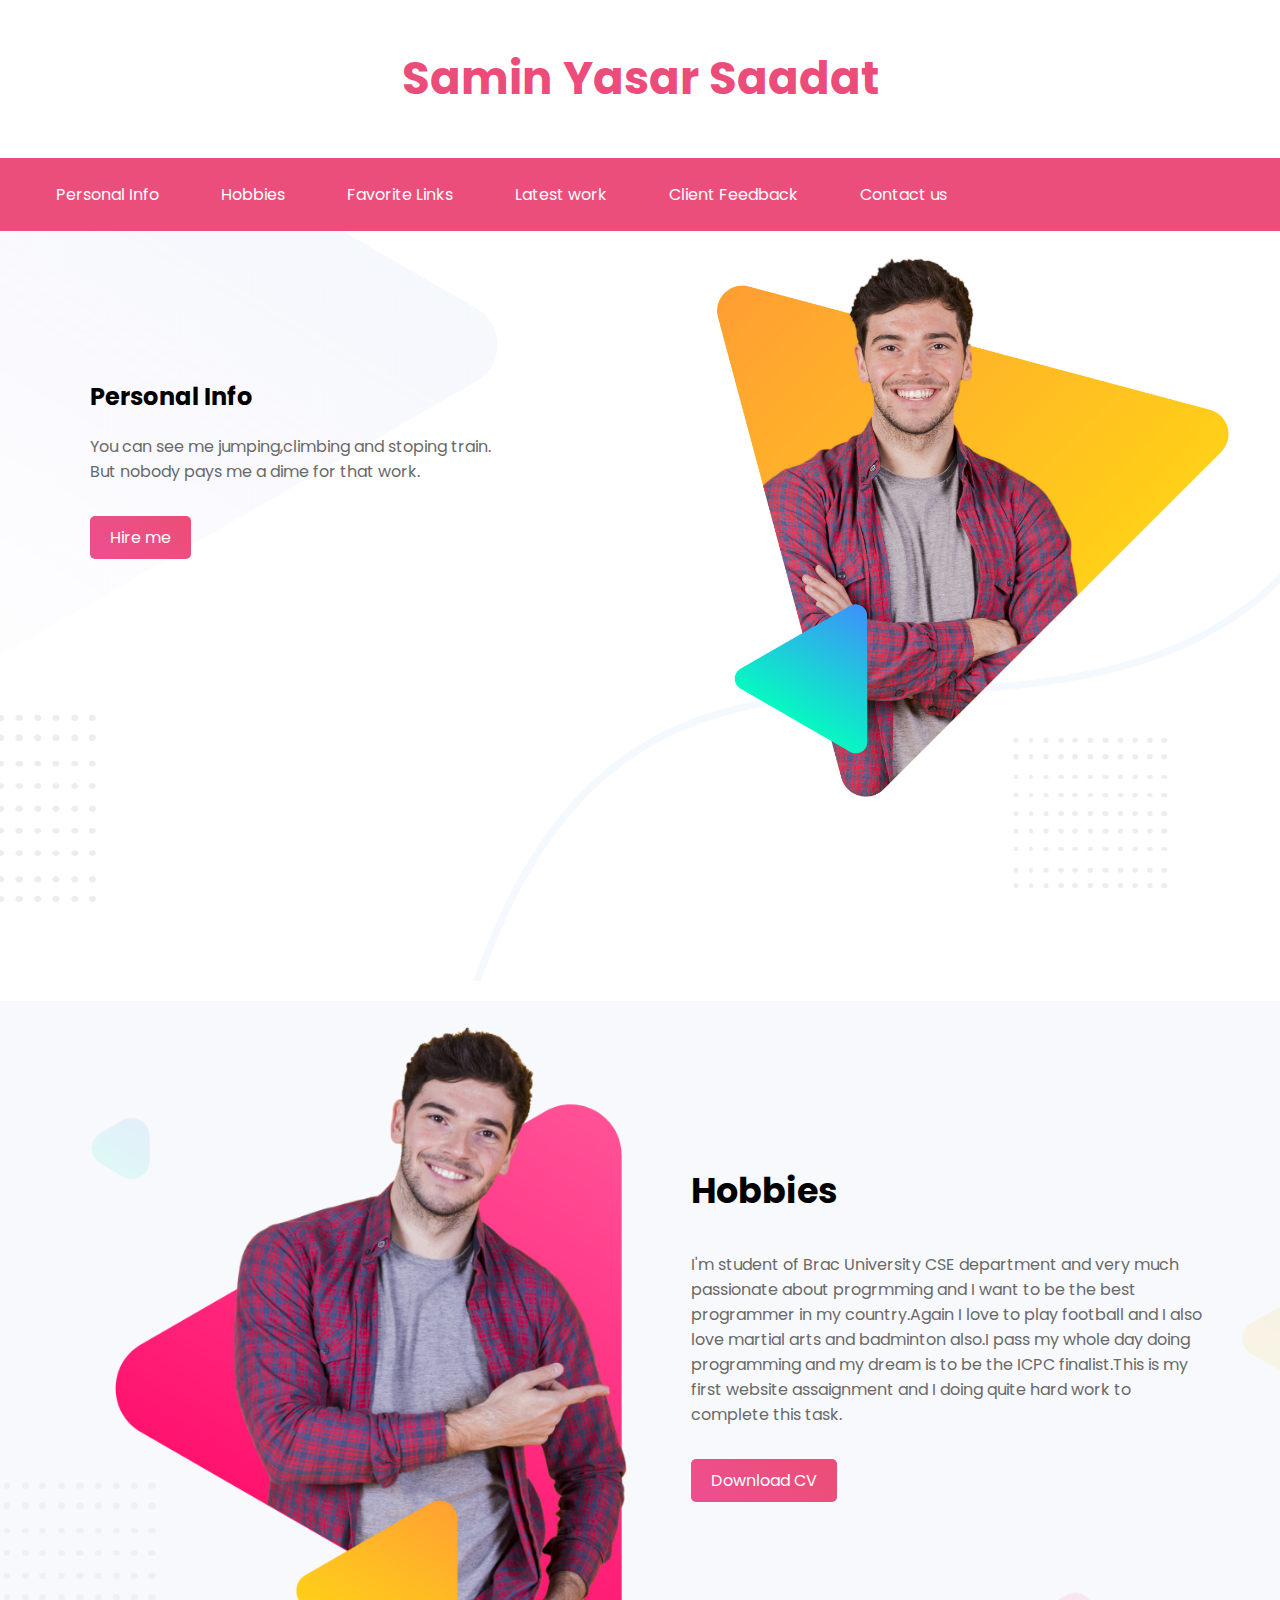
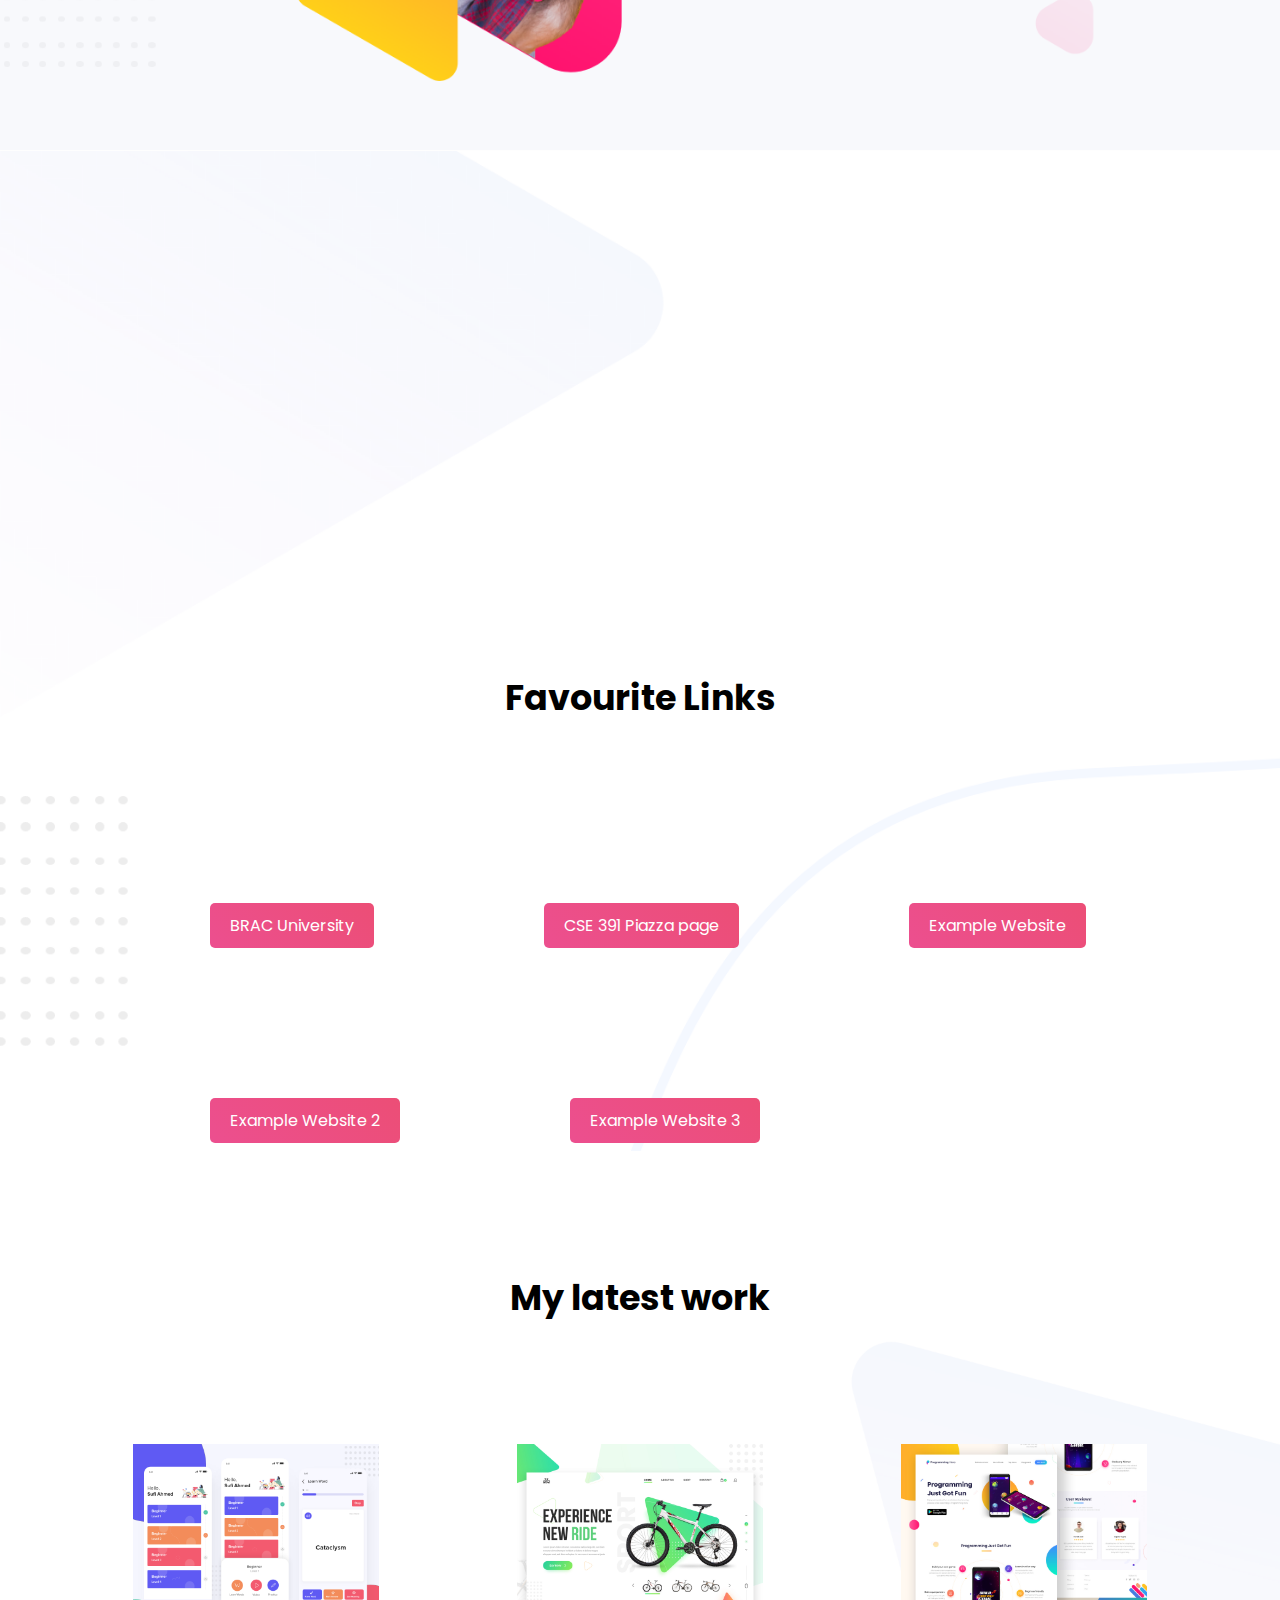
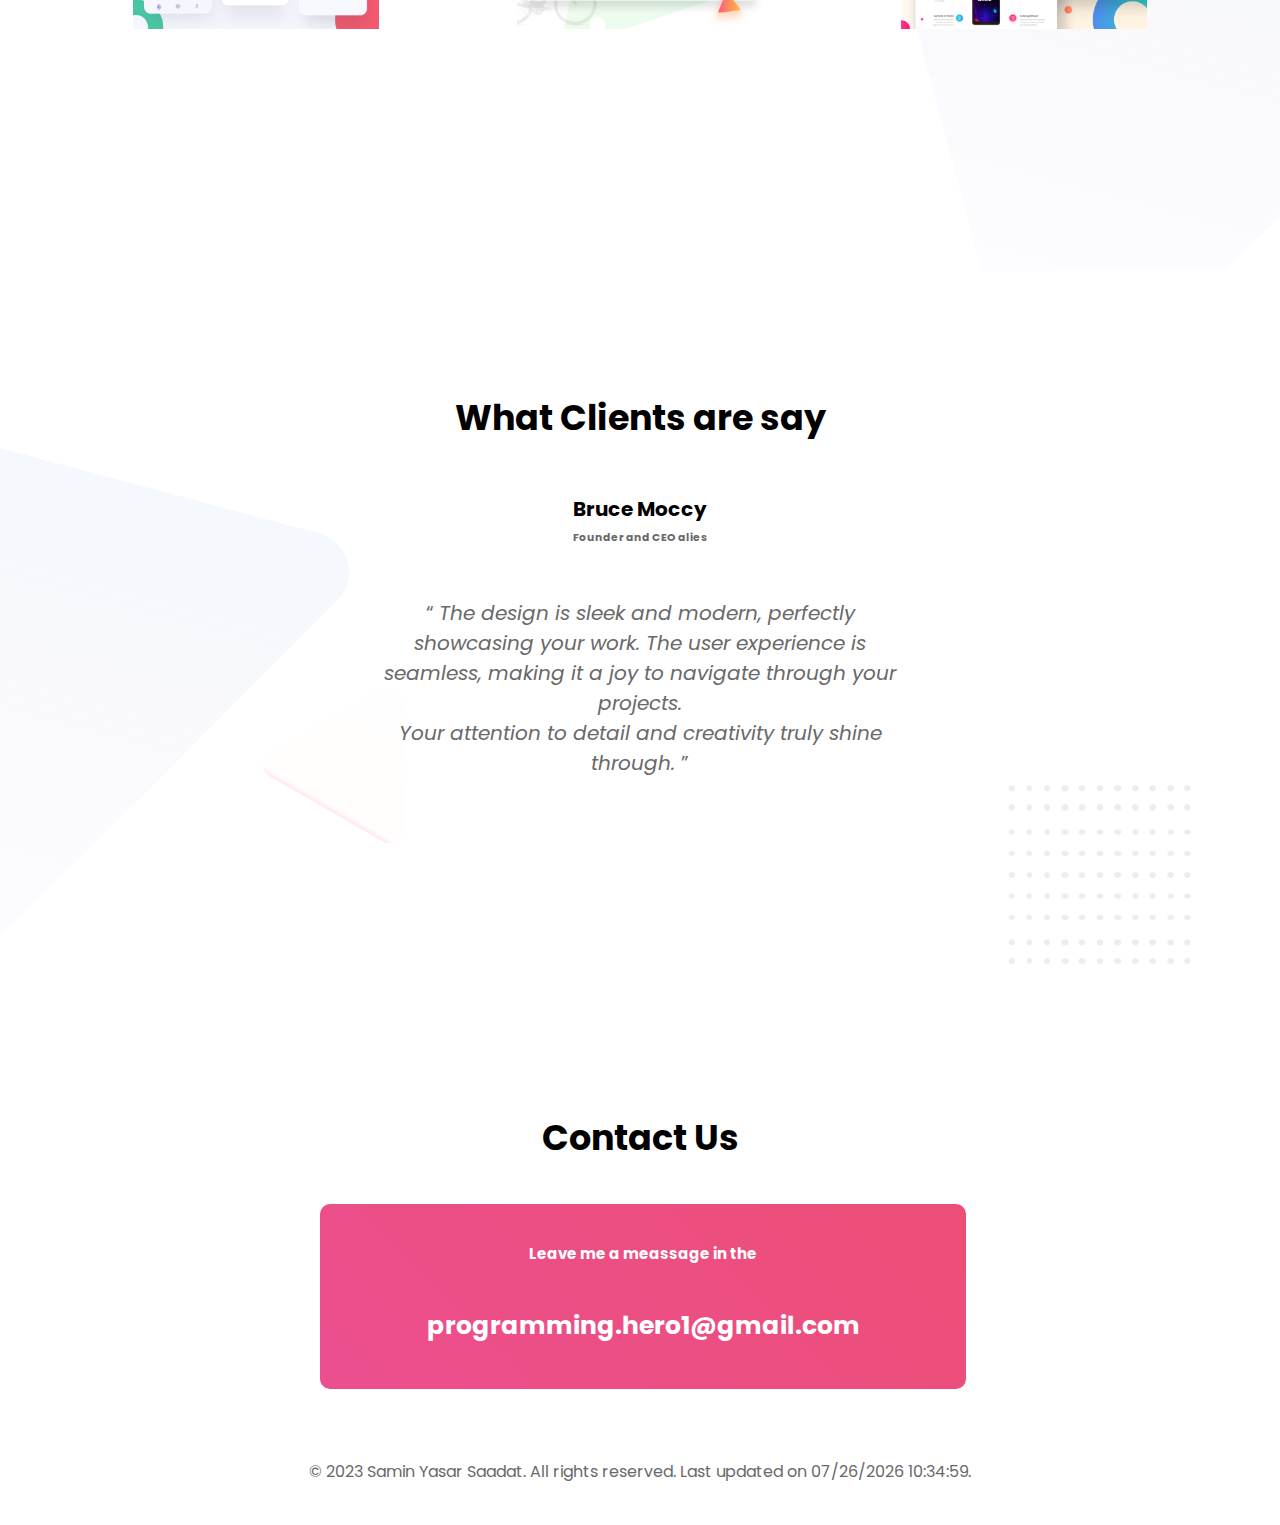
==== index.html @ f8263439 "almost done" ====
<!DOCTYPE html>
<html lang="en">
<head>
    <meta charset="UTF-8">
    <meta name="viewport" content="width=device-width, initial-scale=1.0">
    <title>Personal Website</title>
    <link href="https://fonts.googleapis.com/css2?family=Poppins&display=swap" rel="stylesheet">
    <link rel="stylesheet" href="style.css">
</head>

<body>
    <header>
        <h1 class="my-name">Samin Yasar Saadat</h1>
    </header>

    <nav>
        <ul>
            <li><a href="#personal">Personal Info</a></li>
            <li><a href="#hobbies">Hobbies</a></li>
            <li><a href="#links">Favorite Links</a></li>
            <li><a href="#latest-work-section">Latest work</a></li>
            <li><a href="#client-feedback">Client Feedback</a></li>
            <li><a href="#email">Contact us</a></li>
        </ul>
    </nav>

    <section id="personal">
        <div  class="half-width paragraph">
            <h2>Personal Info</h2>
            <p>You can see me jumping,climbing and stoping train.<br> But nobody pays me a dime for that work.</p>
            <a target="_blank" class="link-button" href="https://www.linkedin.com/in/md-samin-yasar-saadat-7188471aa/">Hire me</a>
        </div>
        <div class="half-width">
            <img src="images/peter.png" alt="">
        </div>
    </section>
    
    <section id="hobbies">
        <div class="half-width">
            <img src="images/peter_dream.png" alt="">
        </div>
        <div class="half-width paragraph">
            <h3 class="hello">Hobbies</h3>
            <p>I'm student of Brac University CSE department and very much passionate about progrmming and I want to be the best programmer in my country.Again I love to play football and I also love martial arts and badminton also.I pass my whole day doing programming and my dream is to be the ICPC finalist.This is my first website assaignment and I doing quite hard work to complete this task.</p>
            <a target="_blank" class="link-button" href="https://drive.google.com/file/d/1WLzL6EAuJ2V_klbwYuGYytjUeShp7ZyV/view?usp=sharing">Download CV</a>
        </div>
    </section>

    <section id="links">
        <div>
            <h2 class="client">Favourite Links</h2>
            <ul>
                <li><a href="https://www.bracu.ac.bd/">BRAC University</a></li>
                <li><a href="https://piazza.com/">CSE 391 Piazza page</a></li>
                <li><a href="https://www.example.com/">Example Website</a></li>
                <li><a href="https://www.example2.com/">Example Website 2</a></li>
                <li><a href="https://www.example3.com/">Example Website 3</a></li>
            </ul>
        </div>

    </section>
    
    <section id="latest-work-section">
         <div>
            <h3 id="latest-work">My latest work</h3>
        </div>
        <div class="latest-work-pic">
            <img src="images/latest-work/work-1.png" alt="" style="width: 100%;">
        </div>
        <div class="latest-work-pic">
            <img src="images/latest-work/work-2.jpg" alt="" style="width: 100%;">
        </div>
        <div class="latest-work-pic">
            <img src="images/latest-work/work-3.jpg" alt="" style="width: 100%;">
        </div>    
    </section> 

    <Section id="client-feedback">
        <div>
            <h3 class="client">What Clients are say</h3>
            <h5 class="bruce">Bruce Moccy</h5>
            <h6 class="ceo">Founder and CEO alies</h6>
            <p class="demo-text"><q> <i> The design is sleek and modern, perfectly showcasing your work. The user experience is seamless, making it a joy to navigate through your projects.<br> Your attention to detail and creativity truly shine through. </q></p></i>
        </div>
    </Section>

    <section >
        <div>
            <h3 class="client">Contact Us</h3>
        </div>
        <div  id="email">
            <a target="_blank" href="https://www.programming-hero.com/">
                <h6>Leave me a meassage in the</h6>
                <h5>programming.hero1@gmail.com</h5>
            </a>
        </div> 
    </section>
    
    <footer>
        <p>&copy; 2023 Samin Yasar Saadat. All rights reserved. Last updated on <span id="lastModified"></span>.</p>
    </footer>

    <script src="script.js"></script>


</body>
</html>
---- style.css ----
body{
    font-family: 'Poppins', sans-serif;
    margin:0px;
}
.my-name{
    text-align: center;
    color:#EC4C7A;
    font-size:45px;
    font-weight: 700;
    margin: 45px;
}
nav ul {
    list-style-type: none;
    margin: 0;
    padding: 10PX;
    background-color: #ec4e7b;
    overflow: hidden;
}
nav ul li {
    float: left;
    margin-left: 30px;
}
nav ul li a {
    display: block;
    color: #fff;
    text-align: center;
    padding: 14px 16px;
    text-decoration: none;
}
nav ul li a:hover {
    background-color: #8d0855;
}
p{
    color:dimgray;
    padding-bottom: 25px;
}
.half-width img{
    width:100%;
    
}
.hello{
    font-size:35px;
}
.half-width{
    width:40%;
    float:left;
    margin-left:5%;
    padding-left:2%;
}
.half-width img{
    width:100%;
    padding:5%;
}
.paragraph{
    margin-top:10%;
}
#personal{
    height:600px;
    padding-bottom:150px;
    background-image: url("images/header-bg.png");
    background-repeat:no-repeat;
    background-size: cover;
}
.link-button{
    text-decoration:none;
    color:white;
    padding:10px 20px;
    background-image:linear-gradient(45deg,#EC4F8f,#EC4E76);
    border-radius:5px;
    
}
#hobbies{
    height:600px;
    padding-bottom: 150px;
    margin-top: 20px;
    background-image:url("images/biography-bg.png");
    background-repeat: no-repeat;
    background-size: cover;
    background-position:center;
}
#links div{
    height:600px;
    padding-top:400px;
    background-image: url("images/header-bg.png");
    background-repeat:no-repeat;
    background-size: cover;
}
#links div ul{
    text-align: center;
    list-style-type: none; 
     

}
#links div li{
    float: left;
    margin-left: 170px;
    margin-top: 150px; 
    padding:10px 20px;
    background-image:linear-gradient(45deg,#EC4F8f,#EC4E76);
    border-radius:5px;  
    
}
a:link{
    text-decoration:none;
    color: white;
} 
#latest-work{
    text-align: center;
    font-size:35px;
    margin-top: 120px;
}
.latest-work-pic{
    width:20%;
    float:left;
    padding:5px;
    box-sizing: border-box;
    margin-left:10%;
    margin-top: 80px;
}
#latest-work-section{
    height: 600px;
    margin-top: 70px;
    background-image: url("images/latest-work-bg.png");
    background-size: cover;
    background-repeat: no-repeat;
    background-position: center;
}
.client{
    text-align: center;
    font-size: 35px;
    margin-top: 120px;
}
.bruce{
    text-align: center;
    font-size: 20px;
    margin-top: 50px;
}
.ceo{
    text-align:center;
    color:dimgray;
    position: relative;
    top: 90%;
    transform: translateY(-170%);
    
}
.demo-text{
    text-align: center;
    width: 40%;
    padding-left: 30%;
    columns: #333333;
    font-size: 20px;
}
#email h6{
    text-align:center;
    color:white;
    font-size: 15px;

}
#email h5{
    text-align:center;
    color:white;
    font-size: 25px;
}
#email a{
    text-decoration: none;
}
#email{
    background-image:linear-gradient(45deg,#EC4F8f,#EC4E76);
    border-radius:5px;
    margin:40px;
    width:50%;
    margin-left: 25%;
    padding:3px;
    border-radius: 10px;
}
#client-feedback{
    height: 600px;
    background-image: url("images/footer-bg.png");
    background-size: cover;
    background-repeat: no-repeat;
    background-position: center;
}
footer{
    text-align: center;
    color:dimgray;
    margin-top: 70px;
}
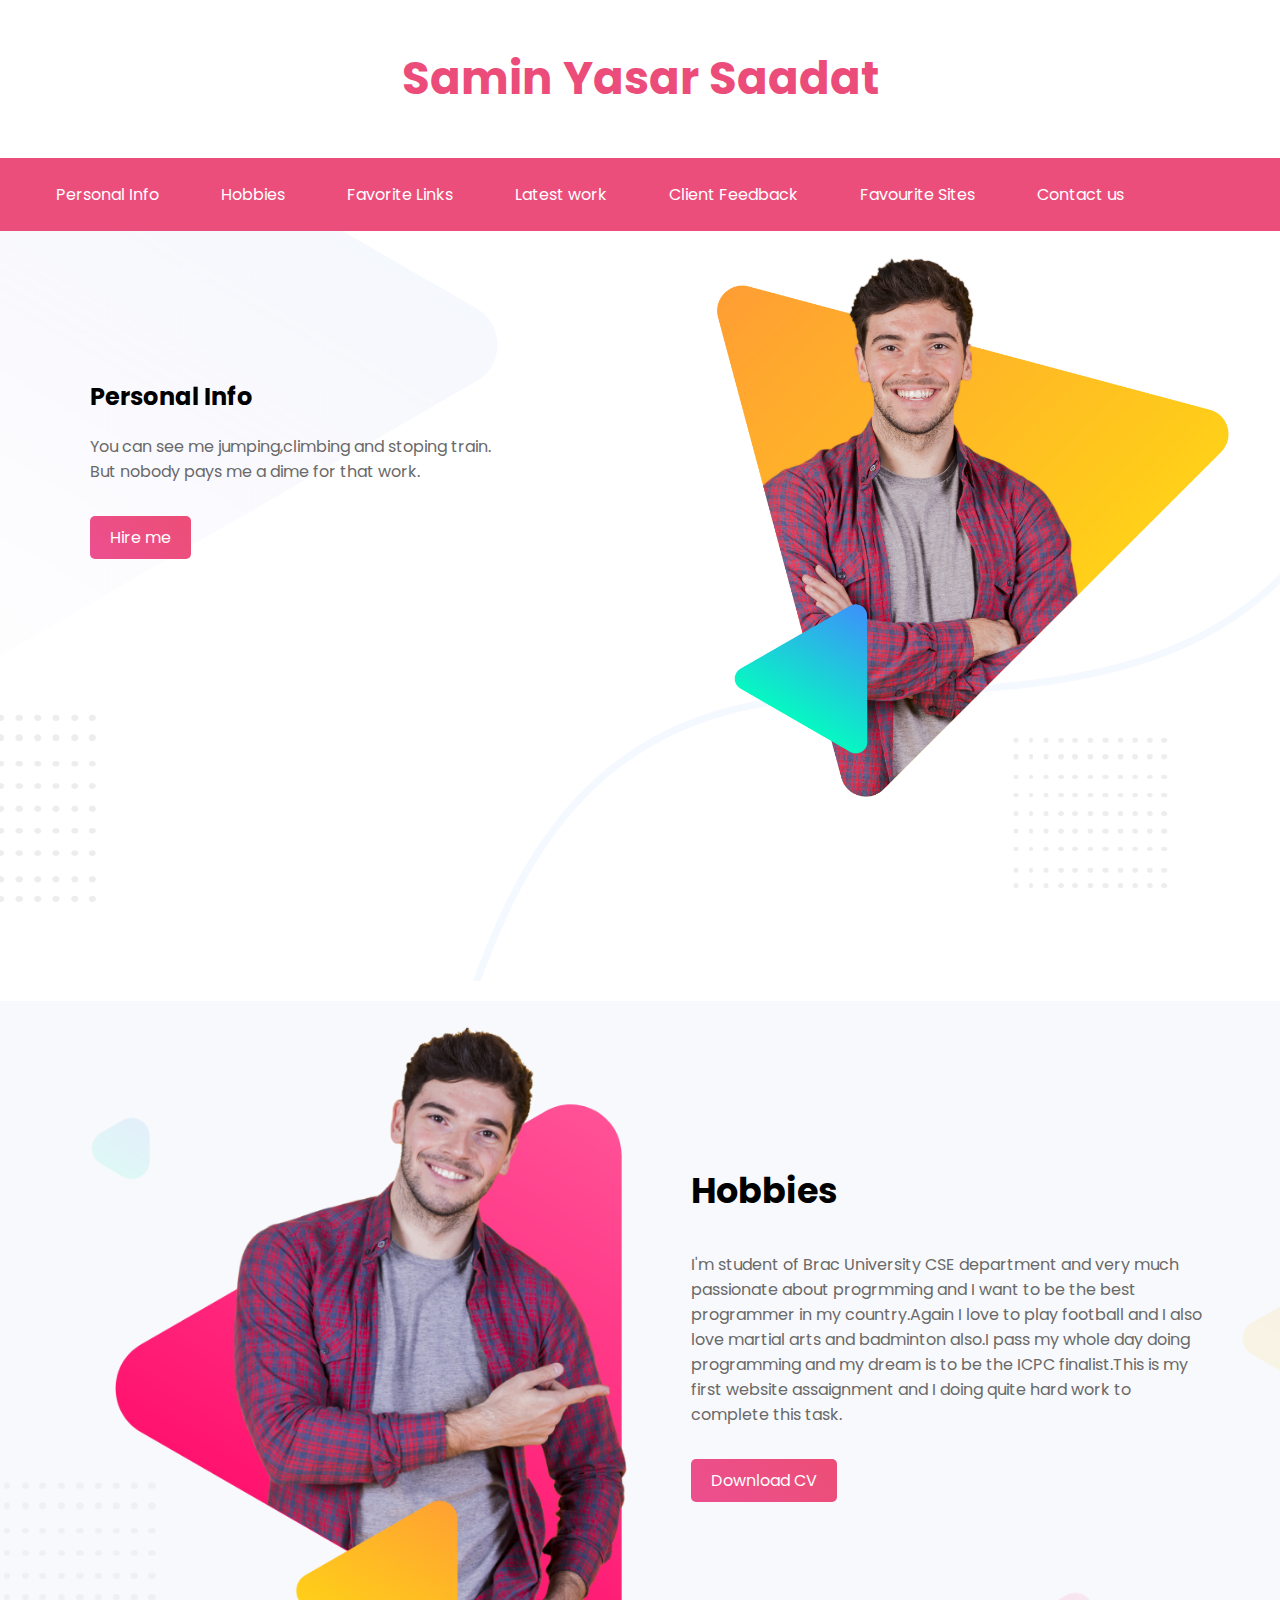
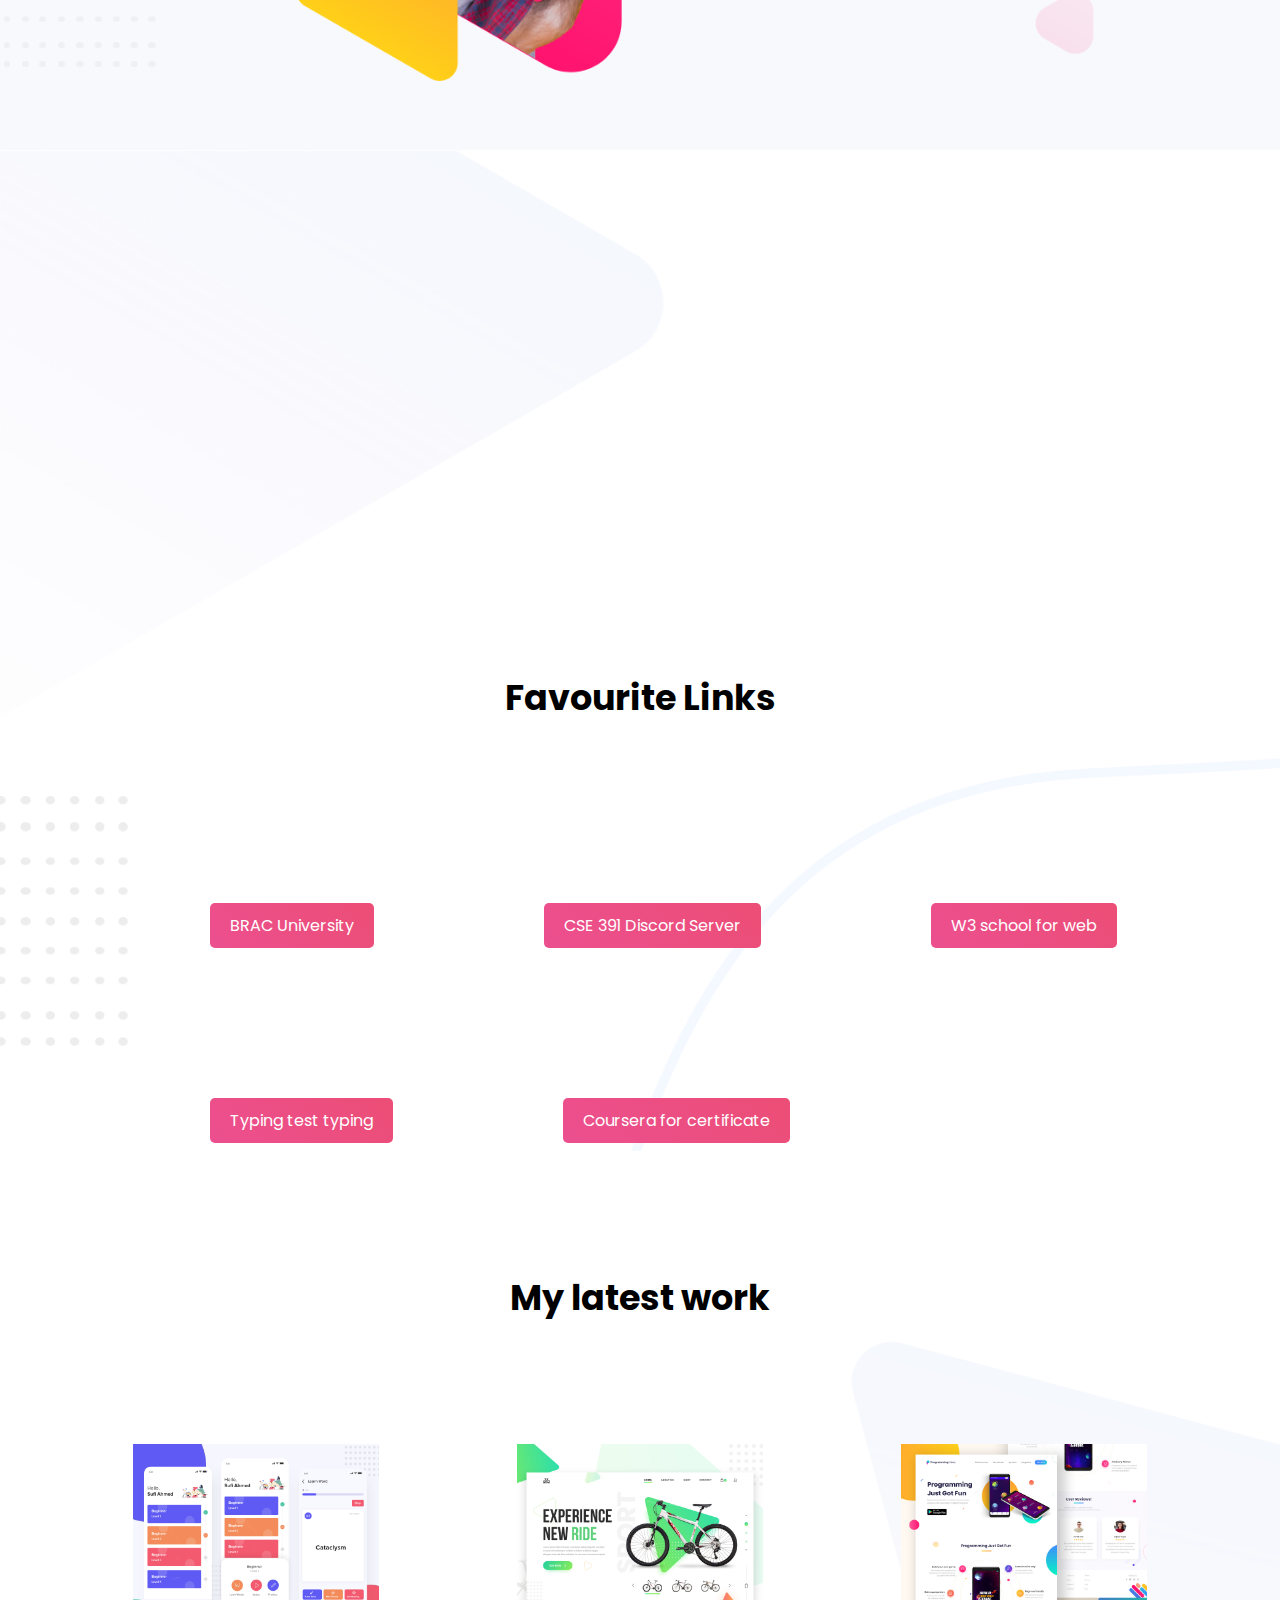
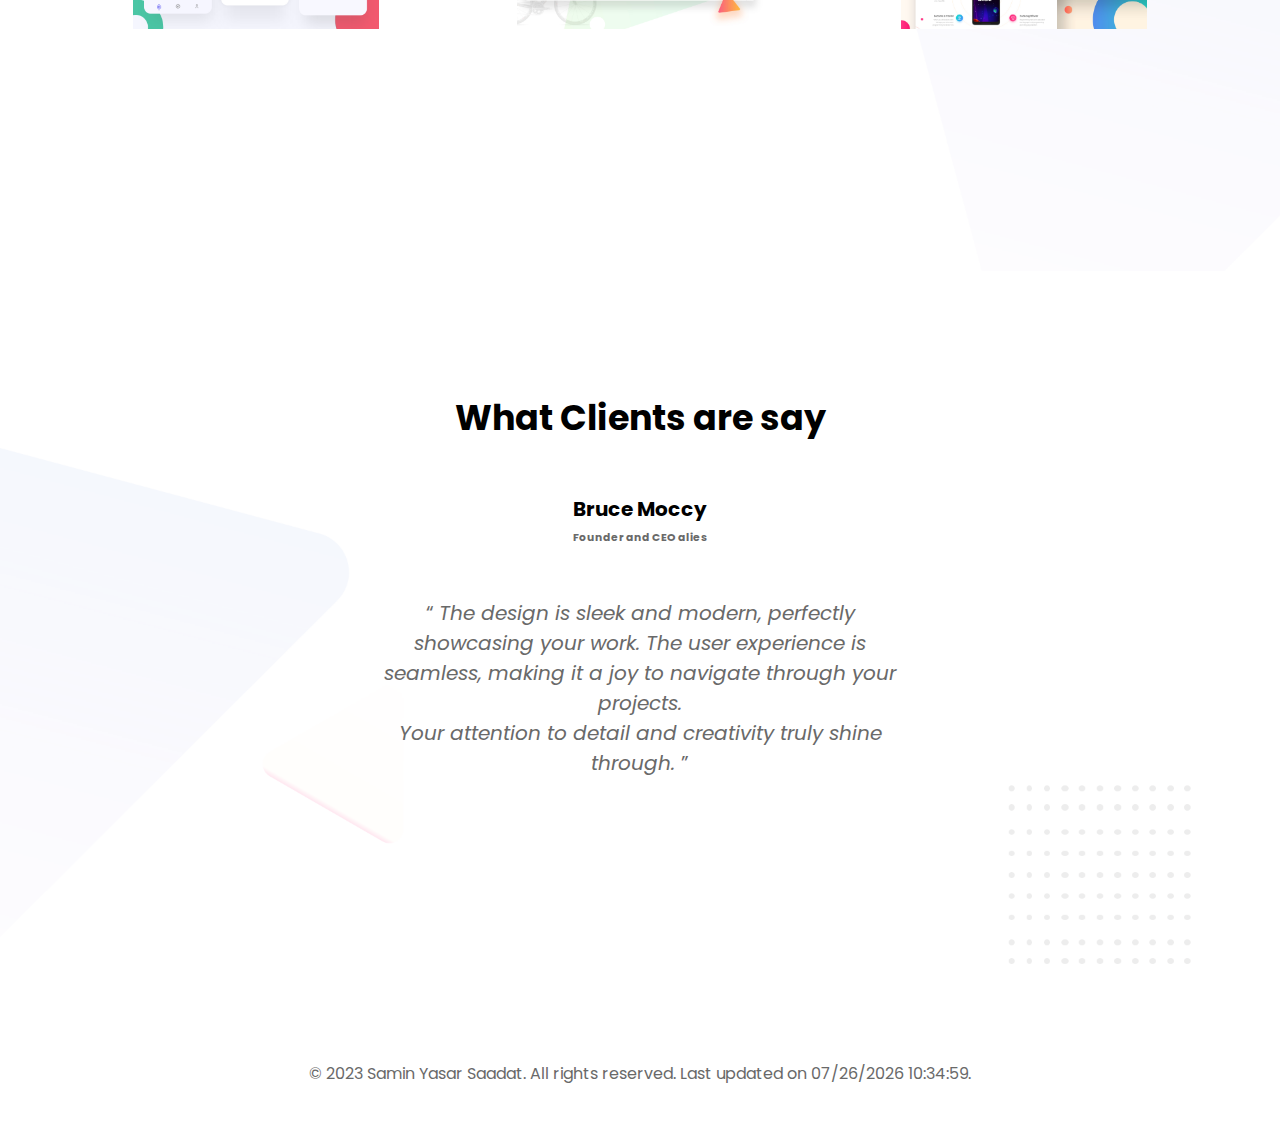
==== commit 7973deea: "done" ====
--- a/index.html
+++ b/index.html
@@ -5,7 +5,7 @@
     <meta name="viewport" content="width=device-width, initial-scale=1.0">
     <title>Personal Website</title>
     <link href="https://fonts.googleapis.com/css2?family=Poppins&display=swap" rel="stylesheet">
-    <link rel="stylesheet" href="style.css">
+    <link rel="stylesheet" href="style.css"> 
 </head>
 
 <body>
@@ -20,7 +20,8 @@
             <li><a href="#links">Favorite Links</a></li>
             <li><a href="#latest-work-section">Latest work</a></li>
             <li><a href="#client-feedback">Client Feedback</a></li>
-            <li><a href="#email">Contact us</a></li>
+            <li><a href="sub_fav_site_table.html">Favourite Sites</a></li>
+            <li><a href="subpage_contactUs.html">Contact us</a></li>
         </ul>
     </nav>
 
@@ -42,7 +43,7 @@
         <div class="half-width paragraph">
             <h3 class="hello">Hobbies</h3>
             <p>I'm student of Brac University CSE department and very much passionate about progrmming and I want to be the best programmer in my country.Again I love to play football and I also love martial arts and badminton also.I pass my whole day doing programming and my dream is to be the ICPC finalist.This is my first website assaignment and I doing quite hard work to complete this task.</p>
-            <a target="_blank" class="link-button" href="https://drive.google.com/file/d/1WLzL6EAuJ2V_klbwYuGYytjUeShp7ZyV/view?usp=sharing">Download CV</a>
+            <a target="_blank" class="link-button" href="https://drive.google.com/file/d/1Nl_vfOQMZ08lygdpeSfONC_uco-fGpyH/view?usp=sharing">Download CV</a>
         </div>
     </section>
 
@@ -51,13 +52,12 @@
             <h2 class="client">Favourite Links</h2>
             <ul>
                 <li><a href="https://www.bracu.ac.bd/">BRAC University</a></li>
-                <li><a href="https://piazza.com/">CSE 391 Piazza page</a></li>
-                <li><a href="https://www.example.com/">Example Website</a></li>
-                <li><a href="https://www.example2.com/">Example Website 2</a></li>
-                <li><a href="https://www.example3.com/">Example Website 3</a></li>
+                <li><a href="https://www.discord.gg/mWMeWdrn">CSE 391 Discord Server</a></li>
+                <li><a href="https://www.w3schools.com/">W3 school for web </a></li>
+                <li><a href="https://www.typingtest.com/">Typing test typing</a></li>
+                <li><a href="https://www.coursera.org/">Coursera for certificate</a></li>
             </ul>
         </div>
-
     </section>
     
     <section id="latest-work-section">
@@ -84,18 +84,6 @@
         </div>
     </Section>
 
-    <section >
-        <div>
-            <h3 class="client">Contact Us</h3>
-        </div>
-        <div  id="email">
-            <a target="_blank" href="https://www.programming-hero.com/">
-                <h6>Leave me a meassage in the</h6>
-                <h5>programming.hero1@gmail.com</h5>
-            </a>
-        </div> 
-    </section>
-    
     <footer>
         <p>&copy; 2023 Samin Yasar Saadat. All rights reserved. Last updated on <span id="lastModified"></span>.</p>
     </footer>
--- a/style.css
+++ b/style.css
@@ -100,7 +100,7 @@
     border-radius:5px;  
     
 }
-a:link{
+a{
     text-decoration:none;
     color: white;
 } 
@@ -184,4 +184,5 @@
     text-align: center;
     color:dimgray;
     margin-top: 70px;
-}+}
+
